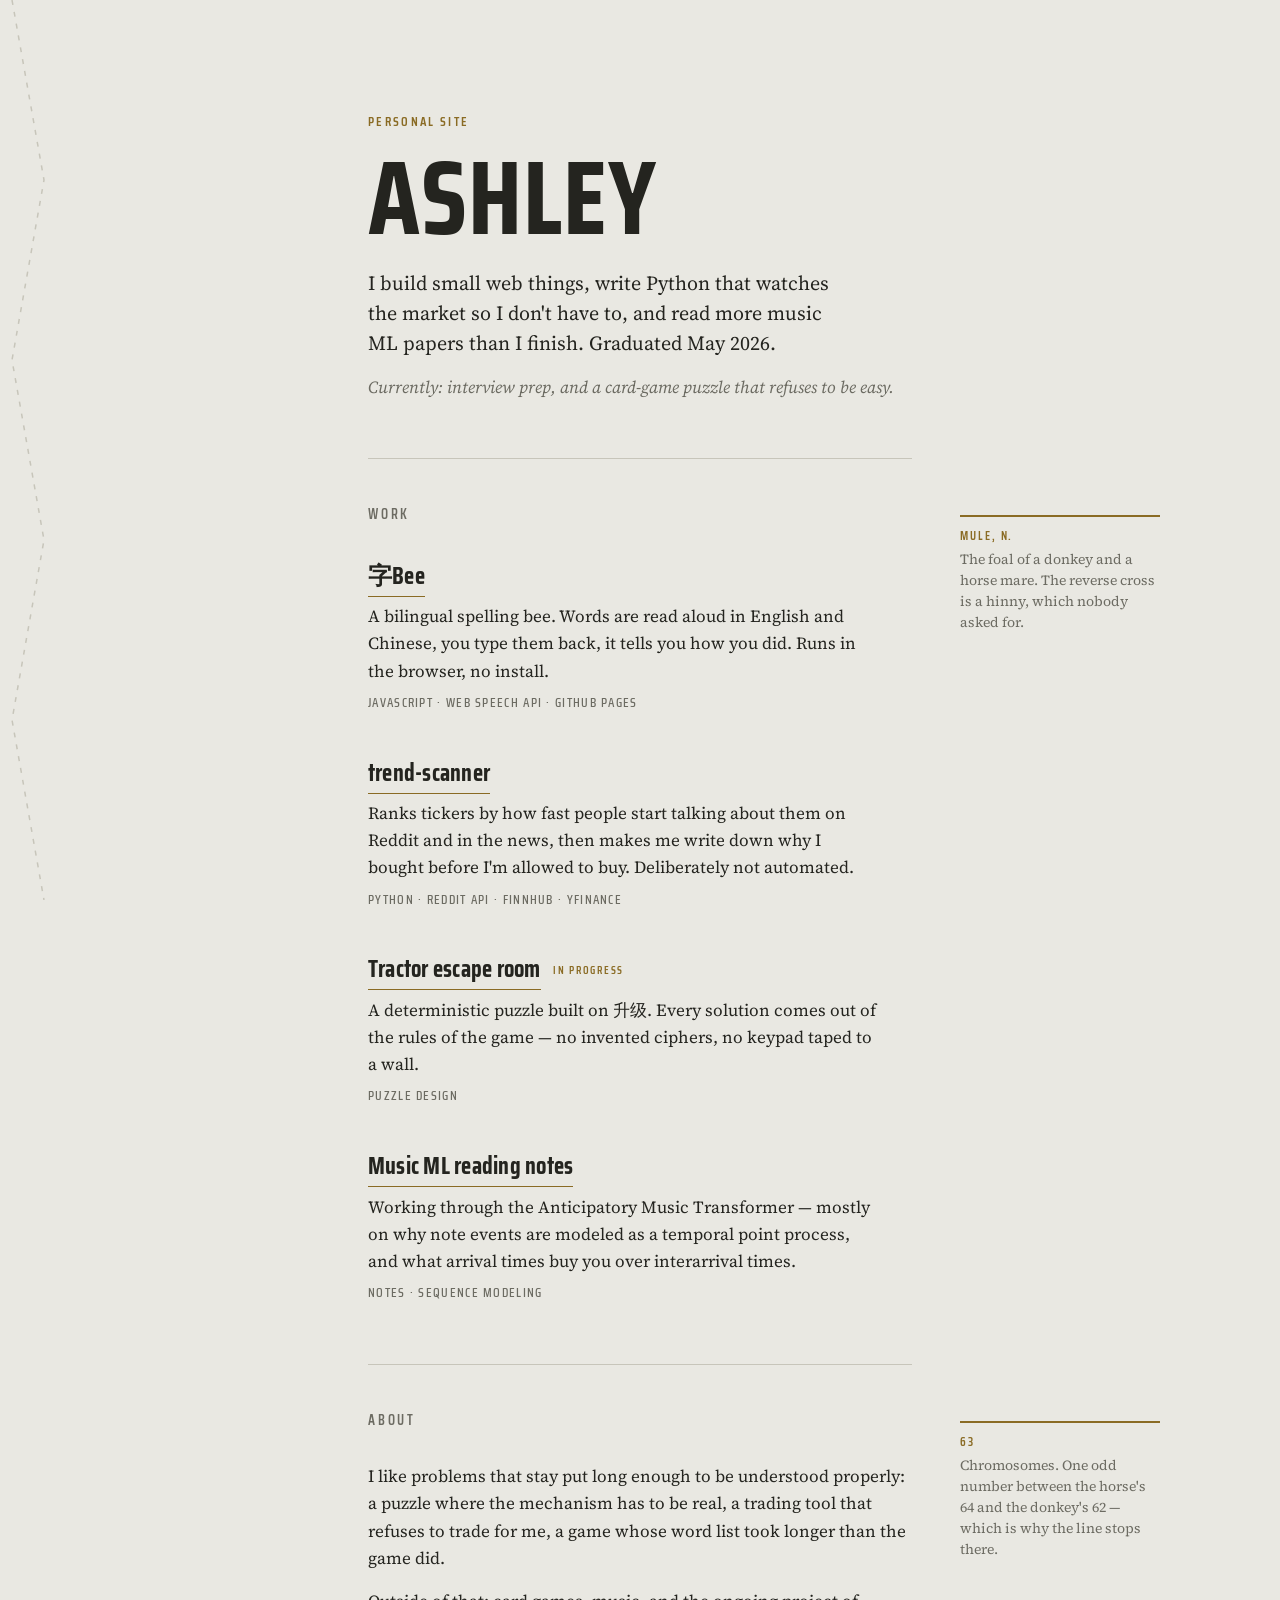
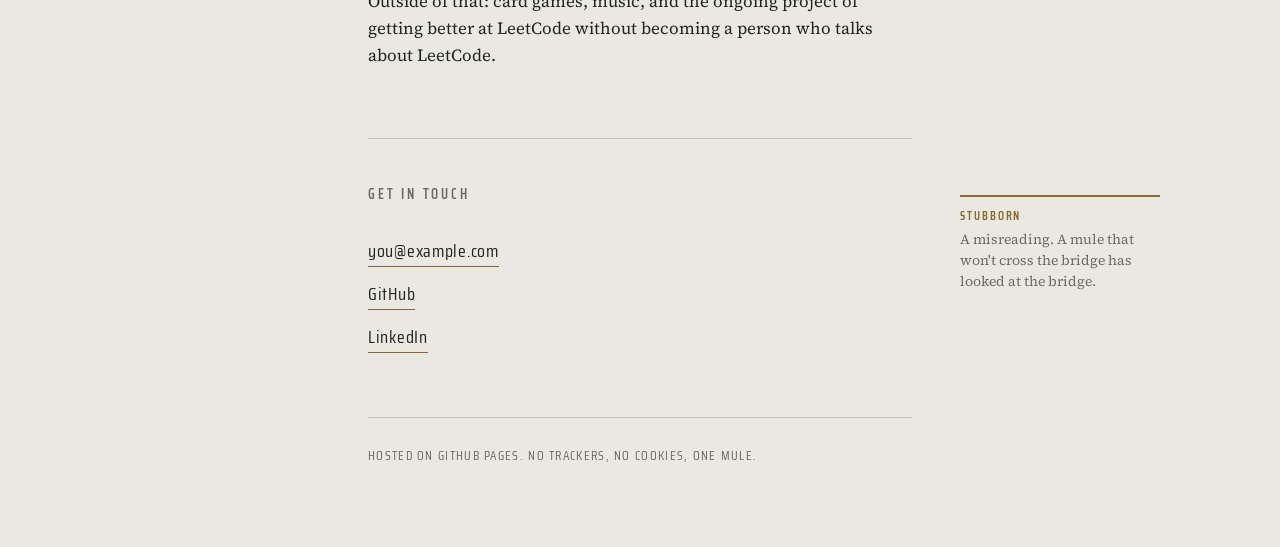
==== index.html @ 8a7280e1 "Add files via upload" ====
<!DOCTYPE html>
<html lang="en">
<head>
<meta charset="utf-8">
<meta name="viewport" content="width=device-width, initial-scale=1">
<title>Ashley</title>
<meta name="description" content="Ashley — small web things, Python tools, and music ML reading notes.">
<link rel="icon" href="favicon.svg" type="image/svg+xml">
<link rel="preconnect" href="https://fonts.googleapis.com">
<link rel="preconnect" href="https://fonts.gstatic.com" crossorigin>
<link href="https://fonts.googleapis.com/css2?family=Saira+Condensed:wght@500;600;700&family=Source+Serif+4:ital,opsz,wght@0,8..60,400;0,8..60,600;1,8..60,400&display=swap" rel="stylesheet">
<link rel="stylesheet" href="style.css">
</head>
<body>

<!-- The switchback trail. Decorative; the mule walks it as you scroll. -->
<div class="trail" aria-hidden="true">
  <svg class="trail-svg" viewBox="0 0 56 1000" preserveAspectRatio="none">
    <path id="trailPath" d="M12 0 L44 200 L12 400 L44 600 L12 800 L44 1000"
          fill="none" stroke="currentColor" stroke-width="1.5"
          stroke-dasharray="5 7" vector-effect="non-scaling-stroke"/>
  </svg>
  <div class="mule" id="mule">
    <svg viewBox="0 0 100 92" width="30" height="28" role="img">
      <g fill="currentColor">
        <ellipse cx="44" cy="47" rx="22" ry="12.5"/>
        <rect x="59" y="23" width="11" height="26" rx="5.5" transform="rotate(-20 64.5 36)"/>
        <ellipse cx="77" cy="21" rx="12" ry="6.2" transform="rotate(14 77 21)"/>
        <rect x="65" y="1" width="4.6" height="17" rx="2.3" transform="rotate(-14 67 9)"/>
        <rect x="72" y="1" width="4.6" height="17" rx="2.3" transform="rotate(7 74 9)"/>
        <rect x="21" y="35" width="4" height="21" rx="2" transform="rotate(24 23 38)"/>
        <rect x="29" y="53" width="5" height="27" rx="2.5"/>
        <rect x="37" y="53" width="5" height="27" rx="2.5"/>
        <rect x="53" y="53" width="5" height="27" rx="2.5"/>
        <rect x="60" y="53" width="5" height="27" rx="2.5"/>
      </g>
    </svg>
  </div>
</div>

<main class="wrap">

  <header class="intro">
    <p class="eyebrow">Personal site</p>
    <h1>Ashley</h1>
    <p class="lede">I build small web things, write Python that watches the market so I don't have to,
      and read more music ML papers than I finish. Graduated May 2026.</p>
    <p class="meta">Currently: interview prep, and a card-game puzzle that refuses to be easy.</p>
  </header>

  <section class="section" id="work">
    <h2>Work</h2>

    <p class="note"><span class="note-label">Mule, n.</span>The foal of a donkey and a horse mare.
      The reverse cross is a hinny, which nobody asked for.</p>

    <ul class="list">
      <li class="item">
        <h3><a href="https://github.com/USERNAME/zibee">字Bee</a></h3>
        <p>A bilingual spelling bee. Words are read aloud in English and Chinese, you type them back,
          it tells you how you did. Runs in the browser, no install.</p>
        <p class="tags">JavaScript · Web Speech API · GitHub Pages</p>
      </li>
      <li class="item">
        <h3><a href="https://github.com/USERNAME/trend-scanner">trend-scanner</a></h3>
        <p>Ranks tickers by how fast people start talking about them on Reddit and in the news,
          then makes me write down why I bought before I'm allowed to buy. Deliberately not automated.</p>
        <p class="tags">Python · Reddit API · Finnhub · yfinance</p>
      </li>
      <li class="item">
        <h3><a href="#">Tractor escape room</a> <span class="wip">in progress</span></h3>
        <p>A deterministic puzzle built on 升级. Every solution comes out of the rules of the game —
          no invented ciphers, no keypad taped to a wall.</p>
        <p class="tags">Puzzle design</p>
      </li>
      <li class="item">
        <h3><a href="#">Music ML reading notes</a></h3>
        <p>Working through the Anticipatory Music Transformer — mostly on why note events are modeled
          as a temporal point process, and what arrival times buy you over interarrival times.</p>
        <p class="tags">Notes · Sequence modeling</p>
      </li>
    </ul>
  </section>

  <section class="section" id="about">
    <h2>About</h2>

    <p class="note"><span class="note-label">63</span>Chromosomes. One odd number between the horse's 64
      and the donkey's 62 — which is why the line stops there.</p>

    <p>I like problems that stay put long enough to be understood properly: a puzzle where the mechanism
      has to be real, a trading tool that refuses to trade for me, a game whose word list took longer
      than the game did.</p>
    <p>Outside of that: card games, music, and the ongoing project of getting better at LeetCode
      without becoming a person who talks about LeetCode.</p>
  </section>

  <section class="section" id="contact">
    <h2>Get in touch</h2>

    <p class="note"><span class="note-label">Stubborn</span>A misreading. A mule that won't cross the
      bridge has looked at the bridge.</p>

    <ul class="links">
      <li><a href="mailto:you@example.com">you@example.com</a></li>
      <li><a href="https://github.com/USERNAME">GitHub</a></li>
      <li><a href="https://www.linkedin.com/in/USERNAME">LinkedIn</a></li>
    </ul>
  </section>

  <footer class="foot">
    <p>Hosted on GitHub Pages. No trackers, no cookies, one mule.</p>
  </footer>

</main>

<script>
(function () {
  var rail = document.querySelector('.trail');
  var path = document.getElementById('trailPath');
  var mule = document.getElementById('mule');
  if (!rail || !path || !mule) return;

  var reduce = window.matchMedia('(prefers-reduced-motion: reduce)').matches;
  var len = path.getTotalLength();
  var ticking = false;

  function place(progress) {
    var scaleY = rail.clientHeight / 1000;
    var here = path.getPointAtLength(progress * len);
    var ahead = path.getPointAtLength(Math.min(len, progress * len + 3));
    mule.style.left = here.x + 'px';
    mule.style.top = (here.y * scaleY) + 'px';
    mule.classList.toggle('flip', ahead.x < here.x);
  }

  function update() {
    var max = document.documentElement.scrollHeight - window.innerHeight;
    var progress = max > 0 ? Math.min(1, Math.max(0, window.scrollY / max)) : 0;
    place(progress);
    ticking = false;
  }

  function onScroll() {
    if (!ticking) { ticking = true; requestAnimationFrame(update); }
  }

  if (reduce) {
    place(0);
  } else {
    update();
    window.addEventListener('scroll', onScroll, { passive: true });
  }
  window.addEventListener('resize', update);
})();
</script>

</body>
</html>
---- style.css ----
:root {
  /* A mule's own coloring: grulla body, mealy oat muzzle, dark dorsal stripe, brass tack. */
  --bg:     #E9E8E2;
  --ink:    #24241F;
  --grulla: #6C6B62;
  --rule:   #C7C5BA;
  --brass:  #8A6B24;

  --display: "Saira Condensed", "Arial Narrow", sans-serif;
  --body: "Source Serif 4", Georgia, serif;
}

* { box-sizing: border-box; }

html { scroll-behavior: smooth; }

body {
  margin: 0;
  background: var(--bg);
  color: var(--ink);
  font-family: var(--body);
  font-size: 1.0625rem;
  line-height: 1.6;
  -webkit-font-smoothing: antialiased;
}

/* ---------- the trail ---------- */

.trail {
  position: fixed;
  top: 0;
  left: 0;
  width: 56px;
  height: 100vh;
  color: var(--rule);
  pointer-events: none;
  z-index: 2;
}

.trail-svg { width: 56px; height: 100%; display: block; }

.mule {
  position: absolute;
  left: 12px;
  top: 0;
  color: var(--grulla);
  transform: translate(-50%, -100%);
  transition: left .18s linear, top .18s linear;
}

.mule.flip { transform: translate(-50%, -100%) scaleX(-1); }

/* ---------- page frame ---------- */

.wrap {
  max-width: 37rem;
  margin: 0 auto;
  padding: 7rem 1.5rem 5rem;
}

/* ---------- masthead ---------- */

.eyebrow {
  font-family: var(--display);
  font-weight: 600;
  font-size: .8125rem;
  letter-spacing: .18em;
  text-transform: uppercase;
  color: var(--brass);
  margin: 0 0 1.25rem;
}

h1 {
  font-family: var(--display);
  font-weight: 700;
  font-size: clamp(3.75rem, 15vw, 6.5rem);
  line-height: .88;
  letter-spacing: .01em;
  text-transform: uppercase;
  margin: 0 0 1.5rem;
}

.lede {
  font-size: 1.25rem;
  line-height: 1.5;
  margin: 0 0 1rem;
  max-width: 30rem;
}

.meta {
  color: var(--grulla);
  font-style: italic;
  margin: 0;
}

.intro { padding-bottom: 3.5rem; }

/* ---------- sections ---------- */

.section {
  position: relative;
  border-top: 1px solid var(--rule);
  padding: 2.75rem 0 3.25rem;
}

.section h2 {
  font-family: var(--display);
  font-weight: 600;
  font-size: .875rem;
  letter-spacing: .2em;
  text-transform: uppercase;
  color: var(--grulla);
  margin: 0 0 2rem;
}

.section p { margin: 0 0 1rem; }

/* ---------- work list ---------- */

.list, .links { list-style: none; margin: 0; padding: 0; }

.item { margin: 0 0 2.5rem; }
.item:last-child { margin-bottom: 0; }

.item h3 {
  font-family: var(--display);
  font-weight: 700;
  font-size: 1.5rem;
  letter-spacing: .01em;
  margin: 0 0 .5rem;
}

.item p { margin: 0 0 .5rem; max-width: 32rem; }

.wip {
  font-size: .6875rem;
  letter-spacing: .16em;
  text-transform: uppercase;
  font-weight: 600;
  color: var(--brass);
  vertical-align: .35em;
  margin-left: .5rem;
}

.tags {
  font-family: var(--display);
  font-weight: 500;
  font-size: .8125rem;
  letter-spacing: .1em;
  text-transform: uppercase;
  color: var(--grulla);
}

/* ---------- links ---------- */

a {
  color: inherit;
  text-decoration: none;
  border-bottom: 1px solid var(--brass);
  padding-bottom: 1px;
  transition: background-color .15s ease;
}

a:hover { background: rgba(138, 107, 36, .12); }

a:focus-visible {
  outline: 2px solid var(--brass);
  outline-offset: 3px;
  border-radius: 2px;
}

.links li {
  font-family: var(--display);
  font-size: 1.125rem;
  letter-spacing: .04em;
  margin-bottom: .875rem;
}

/* ---------- marginalia ---------- */

.note {
  font-size: .875rem;
  line-height: 1.5;
  color: var(--grulla);
  border-left: 2px solid var(--brass);
  padding-left: .875rem;
  margin: 0 0 2rem;
  max-width: 26rem;
}

.note-label {
  display: block;
  font-family: var(--display);
  font-weight: 600;
  font-size: .75rem;
  letter-spacing: .16em;
  text-transform: uppercase;
  color: var(--brass);
  margin-bottom: .25rem;
}

/* On wide screens the notes step out into the right margin. */
@media (min-width: 1180px) {
  .note {
    position: absolute;
    top: 3.5rem;
    left: calc(100% + 3rem);
    width: 12.5rem;
    margin: 0;
    border-left: none;
    padding-left: 0;
    border-top: 2px solid var(--brass);
    padding-top: .625rem;
  }
}

/* ---------- footer ---------- */

.foot {
  border-top: 1px solid var(--rule);
  padding-top: 1.75rem;
  font-family: var(--display);
  font-size: .8125rem;
  letter-spacing: .1em;
  text-transform: uppercase;
  color: var(--grulla);
}

.foot p { margin: 0; }

/* ---------- narrow screens ---------- */

@media (max-width: 900px) {
  .trail { display: none; }
  .wrap { padding-top: 4.5rem; }
}

@media (prefers-reduced-motion: reduce) {
  html { scroll-behavior: auto; }
  .mule { transition: none; }
}
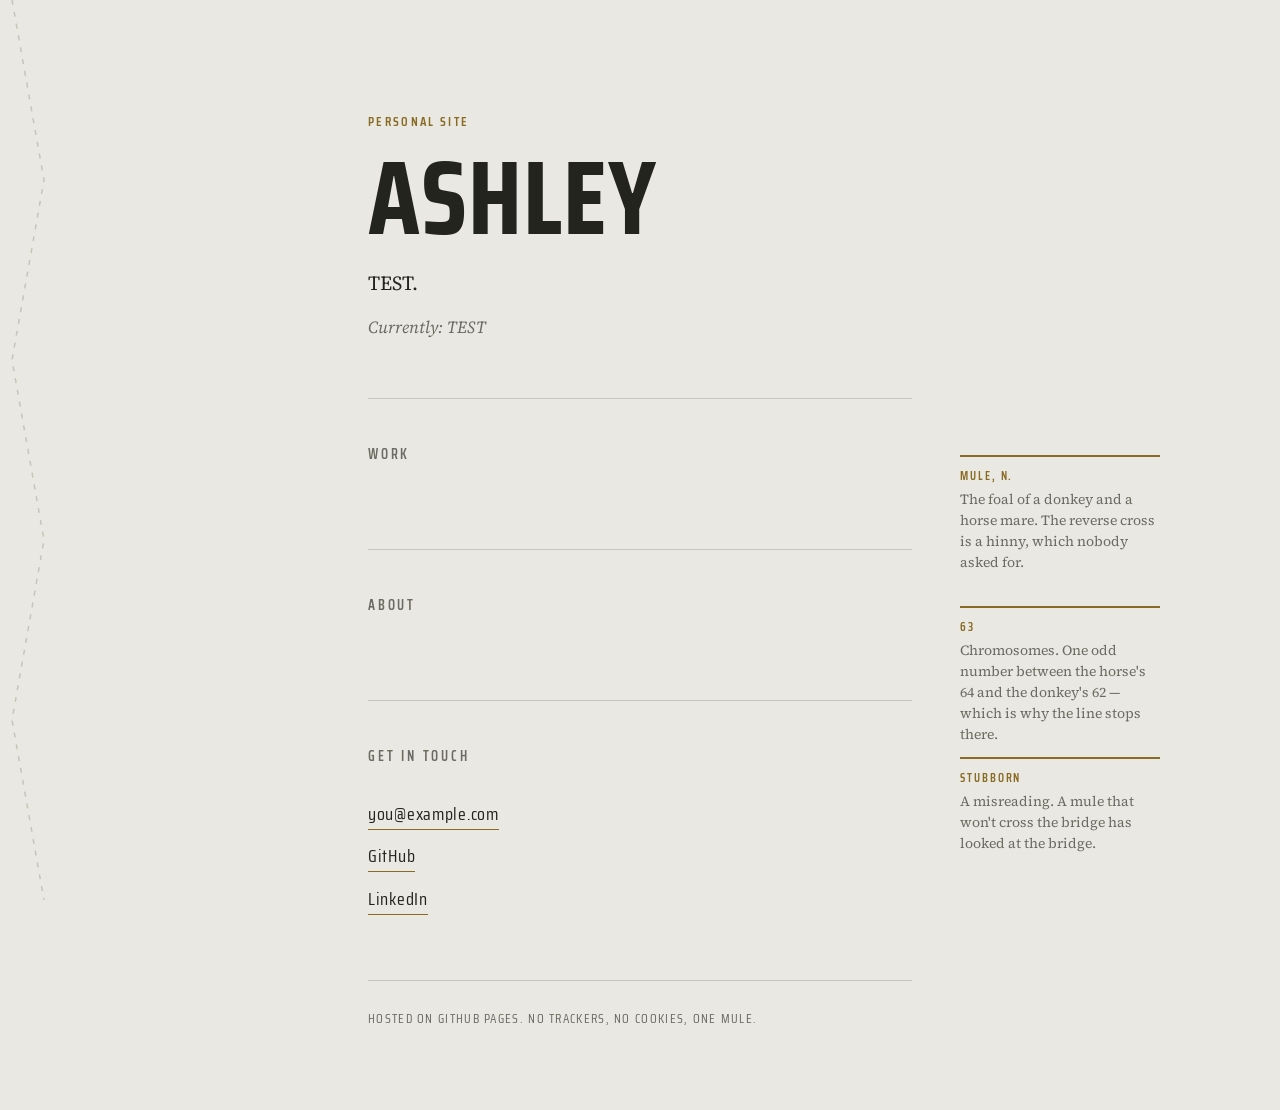
==== commit d881b0c3: "removing unnecessary things omg" ====
--- a/index.html
+++ b/index.html
@@ -43,9 +43,8 @@
   <header class="intro">
     <p class="eyebrow">Personal site</p>
     <h1>Ashley</h1>
-    <p class="lede">I build small web things, write Python that watches the market so I don't have to,
-      and read more music ML papers than I finish. Graduated May 2026.</p>
-    <p class="meta">Currently: interview prep, and a card-game puzzle that refuses to be easy.</p>
+    <p class="lede">TEST.</p>
+    <p class="meta">Currently: TEST
   </header>
 
   <section class="section" id="work">
@@ -53,33 +52,6 @@
 
     <p class="note"><span class="note-label">Mule, n.</span>The foal of a donkey and a horse mare.
       The reverse cross is a hinny, which nobody asked for.</p>
-
-    <ul class="list">
-      <li class="item">
-        <h3><a href="https://github.com/USERNAME/zibee">字Bee</a></h3>
-        <p>A bilingual spelling bee. Words are read aloud in English and Chinese, you type them back,
-          it tells you how you did. Runs in the browser, no install.</p>
-        <p class="tags">JavaScript · Web Speech API · GitHub Pages</p>
-      </li>
-      <li class="item">
-        <h3><a href="https://github.com/USERNAME/trend-scanner">trend-scanner</a></h3>
-        <p>Ranks tickers by how fast people start talking about them on Reddit and in the news,
-          then makes me write down why I bought before I'm allowed to buy. Deliberately not automated.</p>
-        <p class="tags">Python · Reddit API · Finnhub · yfinance</p>
-      </li>
-      <li class="item">
-        <h3><a href="#">Tractor escape room</a> <span class="wip">in progress</span></h3>
-        <p>A deterministic puzzle built on 升级. Every solution comes out of the rules of the game —
-          no invented ciphers, no keypad taped to a wall.</p>
-        <p class="tags">Puzzle design</p>
-      </li>
-      <li class="item">
-        <h3><a href="#">Music ML reading notes</a></h3>
-        <p>Working through the Anticipatory Music Transformer — mostly on why note events are modeled
-          as a temporal point process, and what arrival times buy you over interarrival times.</p>
-        <p class="tags">Notes · Sequence modeling</p>
-      </li>
-    </ul>
   </section>
 
   <section class="section" id="about">
@@ -87,12 +59,6 @@
 
     <p class="note"><span class="note-label">63</span>Chromosomes. One odd number between the horse's 64
       and the donkey's 62 — which is why the line stops there.</p>
-
-    <p>I like problems that stay put long enough to be understood properly: a puzzle where the mechanism
-      has to be real, a trading tool that refuses to trade for me, a game whose word list took longer
-      than the game did.</p>
-    <p>Outside of that: card games, music, and the ongoing project of getting better at LeetCode
-      without becoming a person who talks about LeetCode.</p>
   </section>
 
   <section class="section" id="contact">
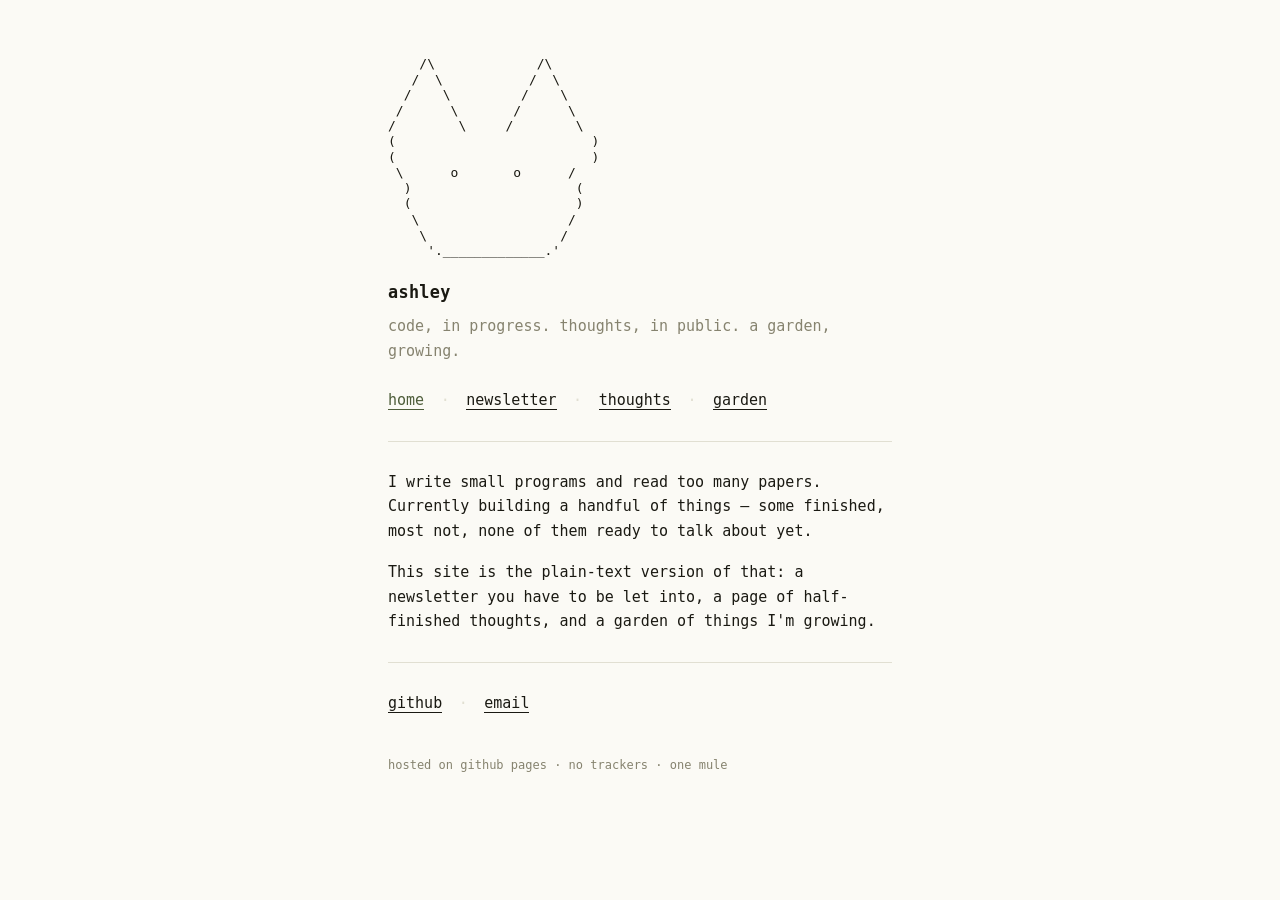
==== commit 26ec8958: "changing style of website" ====
--- a/index.html
+++ b/index.html
@@ -3,123 +3,64 @@
 <head>
 <meta charset="utf-8">
 <meta name="viewport" content="width=device-width, initial-scale=1">
-<title>Ashley</title>
-<meta name="description" content="Ashley — small web things, Python tools, and music ML reading notes.">
+<title>ashley</title>
+<meta name="description" content="Ashley — code, thoughts, and a small garden.">
 <link rel="icon" href="favicon.svg" type="image/svg+xml">
-<link rel="preconnect" href="https://fonts.googleapis.com">
-<link rel="preconnect" href="https://fonts.gstatic.com" crossorigin>
-<link href="https://fonts.googleapis.com/css2?family=Saira+Condensed:wght@500;600;700&family=Source+Serif+4:ital,opsz,wght@0,8..60,400;0,8..60,600;1,8..60,400&display=swap" rel="stylesheet">
 <link rel="stylesheet" href="style.css">
 </head>
 <body>
+<div class="page">
 
-<!-- The switchback trail. Decorative; the mule walks it as you scroll. -->
-<div class="trail" aria-hidden="true">
-  <svg class="trail-svg" viewBox="0 0 56 1000" preserveAspectRatio="none">
-    <path id="trailPath" d="M12 0 L44 200 L12 400 L44 600 L12 800 L44 1000"
-          fill="none" stroke="currentColor" stroke-width="1.5"
-          stroke-dasharray="5 7" vector-effect="non-scaling-stroke"/>
-  </svg>
-  <div class="mule" id="mule">
-    <svg viewBox="0 0 100 92" width="30" height="28" role="img">
-      <g fill="currentColor">
-        <ellipse cx="44" cy="47" rx="22" ry="12.5"/>
-        <rect x="59" y="23" width="11" height="26" rx="5.5" transform="rotate(-20 64.5 36)"/>
-        <ellipse cx="77" cy="21" rx="12" ry="6.2" transform="rotate(14 77 21)"/>
-        <rect x="65" y="1" width="4.6" height="17" rx="2.3" transform="rotate(-14 67 9)"/>
-        <rect x="72" y="1" width="4.6" height="17" rx="2.3" transform="rotate(7 74 9)"/>
-        <rect x="21" y="35" width="4" height="21" rx="2" transform="rotate(24 23 38)"/>
-        <rect x="29" y="53" width="5" height="27" rx="2.5"/>
-        <rect x="37" y="53" width="5" height="27" rx="2.5"/>
-        <rect x="53" y="53" width="5" height="27" rx="2.5"/>
-        <rect x="60" y="53" width="5" height="27" rx="2.5"/>
-      </g>
-    </svg>
-  </div>
-</div>
+  <pre class="mule" aria-hidden="true">    /\             /\    
+   /  \           /  \   
+  /    \         /    \  
+ /      \       /      \ 
+/        \     /        \
+(                         )
+(                         )
+ \      o       o      / 
+  )                     (  
+  (                     )  
+   \                   /   
+    \                 /    
+     '._____________.'     </pre>
 
-<main class="wrap">
+  <h1>ashley</h1>
+  <p class="tagline">code, in progress. thoughts, in public. a garden, growing.</p>
 
-  <header class="intro">
-    <p class="eyebrow">Personal site</p>
-    <h1>Ashley</h1>
-    <p class="lede">TEST.</p>
-    <p class="meta">Currently: TEST
-  </header>
+  <nav class="nav">
+    <a href="index.html" class="current">home</a>
+    <span class="sep">·</span>
+    <a href="newsletter.html">newsletter</a>
+    <span class="sep">·</span>
+    <a href="thoughts.html">thoughts</a>
+    <span class="sep">·</span>
+    <a href="garden.html">garden</a>
+  </nav>
 
-  <section class="section" id="work">
-    <h2>Work</h2>
+  <hr>
 
-    <p class="note"><span class="note-label">Mule, n.</span>The foal of a donkey and a horse mare.
-      The reverse cross is a hinny, which nobody asked for.</p>
-  </section>
+  <p>
+    I write small programs and read too many papers. Currently building a handful of
+    things — some finished, most not, none of them ready to talk about yet.
+  </p>
+  <p>
+    This site is the plain-text version of that: a newsletter you have to be let into,
+    a page of half-finished thoughts, and a garden of things I'm growing.
+  </p>
 
-  <section class="section" id="about">
-    <h2>About</h2>
+  <hr>
 
-    <p class="note"><span class="note-label">63</span>Chromosomes. One odd number between the horse's 64
-      and the donkey's 62 — which is why the line stops there.</p>
-  </section>
-
-  <section class="section" id="contact">
-    <h2>Get in touch</h2>
-
-    <p class="note"><span class="note-label">Stubborn</span>A misreading. A mule that won't cross the
-      bridge has looked at the bridge.</p>
-
-    <ul class="links">
-      <li><a href="mailto:you@example.com">you@example.com</a></li>
-      <li><a href="https://github.com/USERNAME">GitHub</a></li>
-      <li><a href="https://www.linkedin.com/in/USERNAME">LinkedIn</a></li>
-    </ul>
-  </section>
+  <p class="links">
+    <a href="https://github.com/aschleigh">github</a>
+    <span class="sep">·</span>
+    <a href="mailto:ashleyzhang04@gmail.com">email</a>
+  </p>
 
   <footer class="foot">
-    <p>Hosted on GitHub Pages. No trackers, no cookies, one mule.</p>
+    <p>hosted on github pages · no trackers · one mule</p>
   </footer>
 
-</main>
-
-<script>
-(function () {
-  var rail = document.querySelector('.trail');
-  var path = document.getElementById('trailPath');
-  var mule = document.getElementById('mule');
-  if (!rail || !path || !mule) return;
-
-  var reduce = window.matchMedia('(prefers-reduced-motion: reduce)').matches;
-  var len = path.getTotalLength();
-  var ticking = false;
-
-  function place(progress) {
-    var scaleY = rail.clientHeight / 1000;
-    var here = path.getPointAtLength(progress * len);
-    var ahead = path.getPointAtLength(Math.min(len, progress * len + 3));
-    mule.style.left = here.x + 'px';
-    mule.style.top = (here.y * scaleY) + 'px';
-    mule.classList.toggle('flip', ahead.x < here.x);
-  }
-
-  function update() {
-    var max = document.documentElement.scrollHeight - window.innerHeight;
-    var progress = max > 0 ? Math.min(1, Math.max(0, window.scrollY / max)) : 0;
-    place(progress);
-    ticking = false;
-  }
-
-  function onScroll() {
-    if (!ticking) { ticking = true; requestAnimationFrame(update); }
-  }
-
-  if (reduce) {
-    place(0);
-  } else {
-    update();
-    window.addEventListener('scroll', onScroll, { passive: true });
-  }
-  window.addEventListener('resize', update);
-})();
-</script>
-
+</div>
 </body>
 </html>
--- a/style.css
+++ b/style.css
@@ -1,241 +1,197 @@
 :root {
-  /* A mule's own coloring: grulla body, mealy oat muzzle, dark dorsal stripe, brass tack. */
-  --bg:     #E9E8E2;
-  --ink:    #24241F;
-  --grulla: #6C6B62;
-  --rule:   #C7C5BA;
-  --brass:  #8A6B24;
+  --paper: #FBFAF5;
+  --ink:   #1A1912;
+  --dim:   #86836F;
+  --rule:  #E1DFD2;
+  --moss:  #4E5D3A;
 
-  --display: "Saira Condensed", "Arial Narrow", sans-serif;
-  --body: "Source Serif 4", Georgia, serif;
+  --mono: "IBM Plex Mono", "SFMono-Regular", Consolas, Menlo, monospace;
 }
 
 * { box-sizing: border-box; }
 
-html { scroll-behavior: smooth; }
-
 body {
   margin: 0;
-  background: var(--bg);
+  background: var(--paper);
   color: var(--ink);
-  font-family: var(--body);
-  font-size: 1.0625rem;
-  line-height: 1.6;
+  font-family: var(--mono);
+  font-size: 15px;
+  line-height: 1.65;
   -webkit-font-smoothing: antialiased;
 }
 
-/* ---------- the trail ---------- */
-
-.trail {
-  position: fixed;
-  top: 0;
-  left: 0;
-  width: 56px;
-  height: 100vh;
-  color: var(--rule);
-  pointer-events: none;
-  z-index: 2;
+.page {
+  max-width: 34rem;
+  margin: 0 auto;
+  padding: 3.5rem 1.25rem 4rem;
 }
 
-.trail-svg { width: 56px; height: 100%; display: block; }
+/* ---------- hero ---------- */
 
 .mule {
-  position: absolute;
-  left: 12px;
-  top: 0;
-  color: var(--grulla);
-  transform: translate(-50%, -100%);
-  transition: left .18s linear, top .18s linear;
-}
-
-.mule.flip { transform: translate(-50%, -100%) scaleX(-1); }
-
-/* ---------- page frame ---------- */
-
-.wrap {
-  max-width: 37rem;
-  margin: 0 auto;
-  padding: 7rem 1.5rem 5rem;
-}
-
-/* ---------- masthead ---------- */
-
-.eyebrow {
-  font-family: var(--display);
-  font-weight: 600;
-  font-size: .8125rem;
-  letter-spacing: .18em;
-  text-transform: uppercase;
-  color: var(--brass);
   margin: 0 0 1.25rem;
+  font-size: 13px;
+  line-height: 1.2;
+  color: var(--ink);
+  white-space: pre;
+  overflow-x: auto;
 }
 
 h1 {
-  font-family: var(--display);
+  font-size: 1.05rem;
   font-weight: 700;
-  font-size: clamp(3.75rem, 15vw, 6.5rem);
-  line-height: .88;
-  letter-spacing: .01em;
-  text-transform: uppercase;
+  letter-spacing: .02em;
+  margin: 0 0 .5rem;
+}
+
+h2 {
+  font-size: .95rem;
+  font-weight: 700;
+  letter-spacing: .02em;
+  margin: 0 0 .25rem;
+}
+
+.tagline {
+  color: var(--dim);
   margin: 0 0 1.5rem;
 }
 
-.lede {
-  font-size: 1.25rem;
-  line-height: 1.5;
-  margin: 0 0 1rem;
-  max-width: 30rem;
+/* ---------- nav ---------- */
+
+.nav {
+  margin: 0 0 1.75rem;
 }
 
-.meta {
-  color: var(--grulla);
-  font-style: italic;
+.nav a, .links a {
+  color: var(--ink);
+  text-decoration: none;
+  border-bottom: 1px solid var(--ink);
+}
+
+.nav a:hover, .links a:hover, .entry h3 a:hover {
+  color: var(--moss);
+  border-color: var(--moss);
+}
+
+.nav a.current {
+  color: var(--moss);
+  border-bottom: 1px solid var(--moss);
+}
+
+.sep {
+  color: var(--rule);
+  margin: 0 .5em;
+}
+
+/* ---------- rules & body copy ---------- */
+
+hr {
+  border: none;
+  border-top: 1px solid var(--rule);
+  margin: 1.75rem 0;
+}
+
+p { margin: 0 0 1rem; }
+
+a {
+  color: var(--moss);
+  text-decoration: none;
+  border-bottom: 1px solid var(--moss);
+}
+
+a:hover { background: rgba(78, 93, 58, .08); }
+
+a:focus-visible {
+  outline: 2px solid var(--moss);
+  outline-offset: 2px;
+}
+
+/* ---------- thoughts ---------- */
+
+.entries { margin-top: .5rem; }
+
+.entry {
+  padding-bottom: 1.5rem;
+  margin-bottom: 1.5rem;
+  border-bottom: 1px solid var(--rule);
+}
+
+.entry:last-child {
+  border-bottom: none;
+  margin-bottom: 0;
+}
+
+.entry-date {
+  color: var(--dim);
+  font-size: .8125rem;
+  margin: 0 0 .25rem;
+}
+
+.entry h3 {
+  font-size: .95rem;
+  font-weight: 700;
+  margin: 0 0 .5rem;
+}
+
+.entry p:last-child { margin-bottom: 0; }
+
+/* ---------- garden ---------- */
+
+.plot {
+  display: grid;
+  grid-template-columns: 1fr 1fr;
+  gap: 2rem 1.5rem;
+  margin-top: .5rem;
+}
+
+.plant pre {
+  margin: 0 0 .625rem;
+  font-size: 13px;
+  line-height: 1.15;
+  color: var(--moss);
+}
+
+.plant-label {
+  color: var(--dim);
+  font-size: .8125rem;
   margin: 0;
 }
 
-.intro { padding-bottom: 3.5rem; }
-
-/* ---------- sections ---------- */
-
-.section {
-  position: relative;
-  border-top: 1px solid var(--rule);
-  padding: 2.75rem 0 3.25rem;
+@media (max-width: 480px) {
+  .plot { grid-template-columns: 1fr; }
 }
 
-.section h2 {
-  font-family: var(--display);
-  font-weight: 600;
-  font-size: .875rem;
-  letter-spacing: .2em;
-  text-transform: uppercase;
-  color: var(--grulla);
-  margin: 0 0 2rem;
+/* ---------- newsletter cta ---------- */
+
+.cta {
+  display: inline-block;
+  background: var(--ink);
+  color: var(--paper);
+  font-family: var(--mono);
+  font-size: .8125rem;
+  letter-spacing: .04em;
+  text-decoration: none;
+  padding: .5rem .875rem;
 }
 
-.section p { margin: 0 0 1rem; }
+.cta:hover { background: var(--moss); }
 
-/* ---------- work list ---------- */
-
-.list, .links { list-style: none; margin: 0; padding: 0; }
-
-.item { margin: 0 0 2.5rem; }
-.item:last-child { margin-bottom: 0; }
-
-.item h3 {
-  font-family: var(--display);
-  font-weight: 700;
-  font-size: 1.5rem;
-  letter-spacing: .01em;
-  margin: 0 0 .5rem;
+.cta:focus-visible {
+  outline: 2px solid var(--moss);
+  outline-offset: 2px;
 }
 
-.item p { margin: 0 0 .5rem; max-width: 32rem; }
-
-.wip {
-  font-size: .6875rem;
-  letter-spacing: .16em;
-  text-transform: uppercase;
-  font-weight: 600;
-  color: var(--brass);
-  vertical-align: .35em;
-  margin-left: .5rem;
-}
-
-.tags {
-  font-family: var(--display);
-  font-weight: 500;
+.note {
+  color: var(--dim);
   font-size: .8125rem;
-  letter-spacing: .1em;
-  text-transform: uppercase;
-  color: var(--grulla);
-}
-
-/* ---------- links ---------- */
-
-a {
-  color: inherit;
-  text-decoration: none;
-  border-bottom: 1px solid var(--brass);
-  padding-bottom: 1px;
-  transition: background-color .15s ease;
-}
-
-a:hover { background: rgba(138, 107, 36, .12); }
-
-a:focus-visible {
-  outline: 2px solid var(--brass);
-  outline-offset: 3px;
-  border-radius: 2px;
-}
-
-.links li {
-  font-family: var(--display);
-  font-size: 1.125rem;
-  letter-spacing: .04em;
-  margin-bottom: .875rem;
-}
-
-/* ---------- marginalia ---------- */
-
-.note {
-  font-size: .875rem;
-  line-height: 1.5;
-  color: var(--grulla);
-  border-left: 2px solid var(--brass);
-  padding-left: .875rem;
-  margin: 0 0 2rem;
-  max-width: 26rem;
-}
-
-.note-label {
-  display: block;
-  font-family: var(--display);
-  font-weight: 600;
-  font-size: .75rem;
-  letter-spacing: .16em;
-  text-transform: uppercase;
-  color: var(--brass);
-  margin-bottom: .25rem;
-}
-
-/* On wide screens the notes step out into the right margin. */
-@media (min-width: 1180px) {
-  .note {
-    position: absolute;
-    top: 3.5rem;
-    left: calc(100% + 3rem);
-    width: 12.5rem;
-    margin: 0;
-    border-left: none;
-    padding-left: 0;
-    border-top: 2px solid var(--brass);
-    padding-top: .625rem;
-  }
 }
 
 /* ---------- footer ---------- */
 
 .foot {
-  border-top: 1px solid var(--rule);
-  padding-top: 1.75rem;
-  font-family: var(--display);
-  font-size: .8125rem;
-  letter-spacing: .1em;
-  text-transform: uppercase;
-  color: var(--grulla);
+  margin-top: 2.5rem;
+  color: var(--dim);
+  font-size: .75rem;
 }
 
 .foot p { margin: 0; }
-
-/* ---------- narrow screens ---------- */
-
-@media (max-width: 900px) {
-  .trail { display: none; }
-  .wrap { padding-top: 4.5rem; }
-}
-
-@media (prefers-reduced-motion: reduce) {
-  html { scroll-behavior: auto; }
-  .mule { transition: none; }
-}
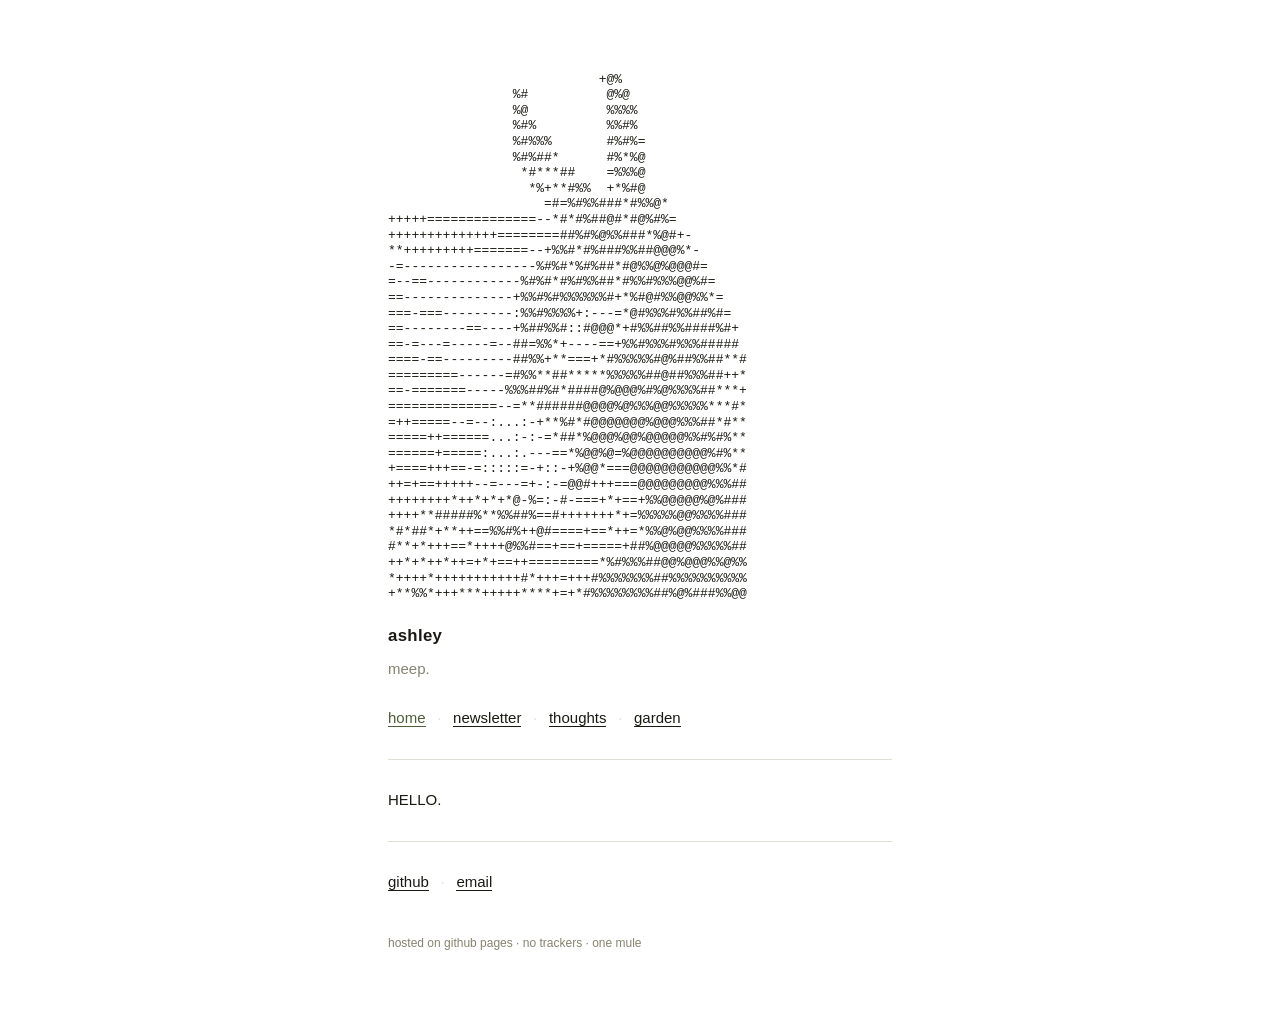
==== commit efdb5833: "this ai text is so cringe" ====
--- a/index.html
+++ b/index.html
@@ -4,29 +4,52 @@
 <meta charset="utf-8">
 <meta name="viewport" content="width=device-width, initial-scale=1">
 <title>ashley</title>
-<meta name="description" content="Ashley — code, thoughts, and a small garden.">
+<meta name="description" content="Ashley">
 <link rel="icon" href="favicon.svg" type="image/svg+xml">
 <link rel="stylesheet" href="style.css">
 </head>
 <body>
 <div class="page">
 
-  <pre class="mule" aria-hidden="true">    /\             /\    
-   /  \           /  \   
-  /    \         /    \  
- /      \       /      \ 
-/        \     /        \
-(                         )
-(                         )
- \      o       o      / 
-  )                     (  
-  (                     )  
-   \                   /   
-    \                 /    
-     '._____________.'     </pre>
+  <pre class="mule" aria-hidden="true">
+
+                           +@%
+                %#          @%@
+                %@          %%%%
+                %#%         %%#%
+                %#%%%       #%#%=
+                %#%##*      #%*%@
+                 *#***##    =%%%@
+                  *%+**#%%  +*%#@
+                    =#=%#%%###*#%%@*
++++++==============--*#*#%##@#*#@%#%=
+++++++++++++++========##%#%@%%###*%@#+-
+**+++++++++=======--+%%#*#%###%%##@@@%*-
+-=-----------------%#%#*%#%##*#@%%@%@@@#=
+=--==------------%#%#*#%#%%##*#%%#%%%@@%#=
+==--------------+%%#%#%%%%%%#+*%#@#%%@@%%*=
+===-===---------:%%#%%%%+:---=*@#%%%#%%##%#=
+==--------==----+%##%%#::#@@@*+#%%##%%####%#+
+==-=---=-----=--##=%%*+----==+%%#%%%#%%%#####
+====-==---------##%%+**===+*#%%%%%#@%##%%##**#
+=========------=#%%**##*****%%%%%##@##%%%##++*
+==-=======-----%%%##%#*####@%@@@%#%@%%%%##***+
+==============--=**######@@@@%@%%%@@%%%%%***#*
+=++=====--=--:...:-+**%#*#@@@@@@@%@@@%%%##*#**
+=====++======...:-:-=*##*%@@@%@@%@@@@@%%#%#%**
+======+=====:...:.---==*%@@%@=%@@@@@@@@@@%#%**
++====+++==-=:::::=-+::-+%@@*===@@@@@@@@@@@%%*#
+++=+==+++++--=---=+-:-=@@#+++===@@@@@@@@@%%%##
+++++++++*++*+*+*@-%=:-#-===+*+==+%%@@@@@%@%###
+++++**#####%**%%##%==#+++++++*+=%%%%%@@%%%%###
+*#*##*+**++==%%#%++@#====+==*++=*%%@%@@%%%%###
+#**+*+++==*++++@%%#==+==+=====+##%@@@@@%%%%%##
+++*+*++*++=+*+==++=========*%#%%%##@@%@@@%%@%%
+*++++*+++++++++++#*+++=+++#%%%%%%%##%%%%%%%%%%
++**%%*+++***+++++****+=+*#%%%%%%%%##%@%###%%@@</pre>
 
   <h1>ashley</h1>
-  <p class="tagline">code, in progress. thoughts, in public. a garden, growing.</p>
+  <p class="tagline">meep.</p>
 
   <nav class="nav">
     <a href="index.html" class="current">home</a>
@@ -41,14 +64,8 @@
   <hr>
 
   <p>
-    I write small programs and read too many papers. Currently building a handful of
-    things — some finished, most not, none of them ready to talk about yet.
+    HELLO.
   </p>
-  <p>
-    This site is the plain-text version of that: a newsletter you have to be let into,
-    a page of half-finished thoughts, and a garden of things I'm growing.
-  </p>
-
   <hr>
 
   <p class="links">
--- a/style.css
+++ b/style.css
@@ -1,11 +1,12 @@
 :root {
-  --paper: #FBFAF5;
+  --paper: #fff;
   --ink:   #1A1912;
   --dim:   #86836F;
   --rule:  #E1DFD2;
   --moss:  #4E5D3A;
 
-  --mono: "IBM Plex Mono", "SFMono-Regular", Consolas, Menlo, monospace;
+  --font: Verdana, Geneva, sans-serif;
+  --font-mono: "SFMono-Regular", Consolas, Menlo, monospace;
 }
 
 * { box-sizing: border-box; }
@@ -14,7 +15,7 @@
   margin: 0;
   background: var(--paper);
   color: var(--ink);
-  font-family: var(--mono);
+  font-family: var(--font);
   font-size: 15px;
   line-height: 1.65;
   -webkit-font-smoothing: antialiased;
@@ -30,6 +31,7 @@
 
 .mule {
   margin: 0 0 1.25rem;
+  font-family: var(--font-mono);
   font-size: 13px;
   line-height: 1.2;
   color: var(--ink);
@@ -146,6 +148,7 @@
 
 .plant pre {
   margin: 0 0 .625rem;
+  font-family: var(--font-mono);
   font-size: 13px;
   line-height: 1.15;
   color: var(--moss);
@@ -167,7 +170,7 @@
   display: inline-block;
   background: var(--ink);
   color: var(--paper);
-  font-family: var(--mono);
+  font-family: var(--font);
   font-size: .8125rem;
   letter-spacing: .04em;
   text-decoration: none;
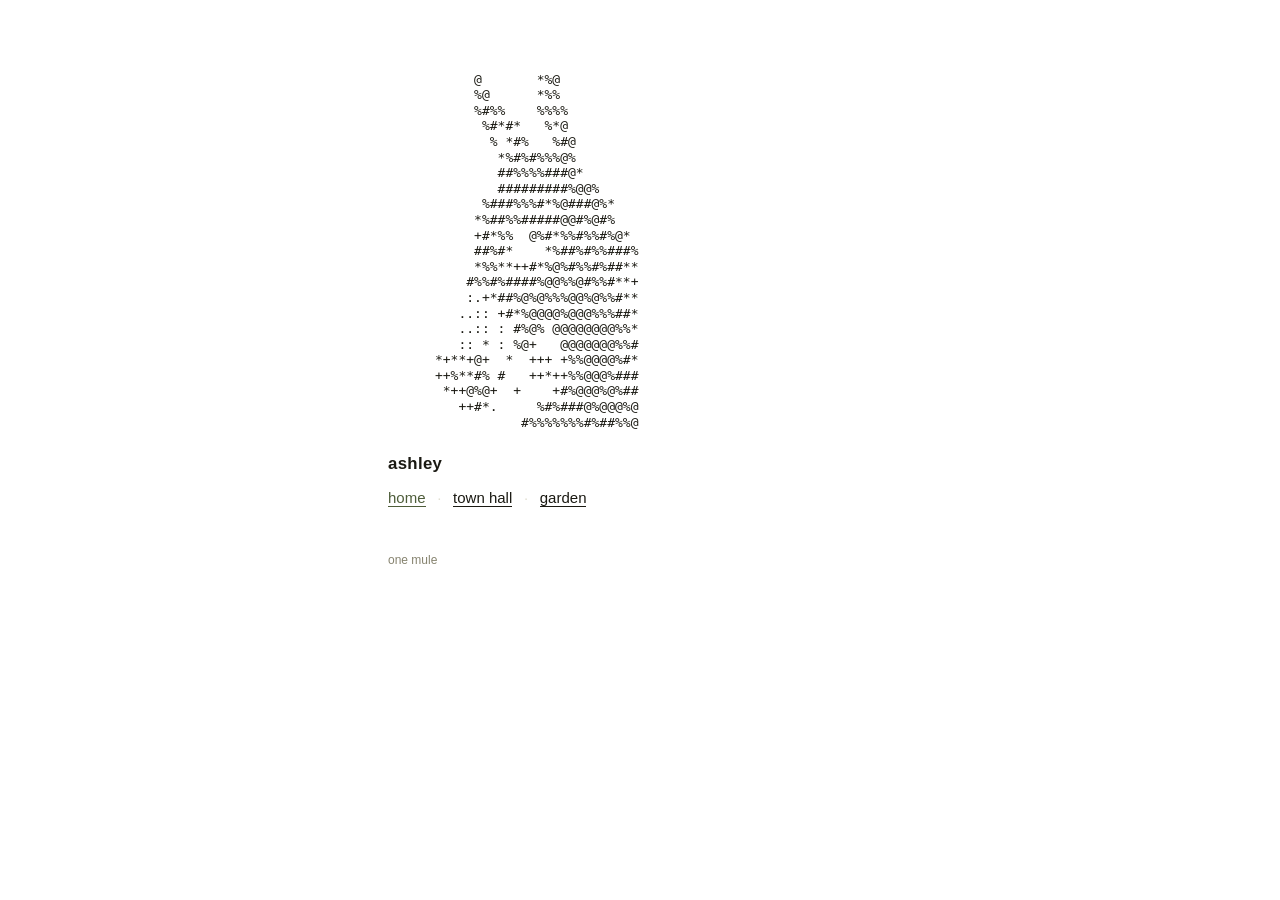
==== commit 5d8a5e44: "let me in" ====
--- a/index.html
+++ b/index.html
@@ -3,7 +3,7 @@
 <head>
 <meta charset="utf-8">
 <meta name="viewport" content="width=device-width, initial-scale=1">
-<title>ashley</title>
+<title>ASHLEY!</title>
 <meta name="description" content="Ashley">
 <link rel="icon" href="favicon.svg" type="image/svg+xml">
 <link rel="stylesheet" href="style.css">
@@ -11,71 +11,43 @@
 <body>
 <div class="page">
 
-  <pre class="mule" aria-hidden="true">
-
-                           +@%
-                %#          @%@
-                %@          %%%%
-                %#%         %%#%
-                %#%%%       #%#%=
-                %#%##*      #%*%@
-                 *#***##    =%%%@
-                  *%+**#%%  +*%#@
-                    =#=%#%%###*#%%@*
-+++++==============--*#*#%##@#*#@%#%=
-++++++++++++++========##%#%@%%###*%@#+-
-**+++++++++=======--+%%#*#%###%%##@@@%*-
--=-----------------%#%#*%#%##*#@%%@%@@@#=
-=--==------------%#%#*#%#%%##*#%%#%%%@@%#=
-==--------------+%%#%#%%%%%%#+*%#@#%%@@%%*=
-===-===---------:%%#%%%%+:---=*@#%%%#%%##%#=
-==--------==----+%##%%#::#@@@*+#%%##%%####%#+
-==-=---=-----=--##=%%*+----==+%%#%%%#%%%#####
-====-==---------##%%+**===+*#%%%%%#@%##%%##**#
-=========------=#%%**##*****%%%%%##@##%%%##++*
-==-=======-----%%%##%#*####@%@@@%#%@%%%%##***+
-==============--=**######@@@@%@%%%@@%%%%%***#*
-=++=====--=--:...:-+**%#*#@@@@@@@%@@@%%%##*#**
-=====++======...:-:-=*##*%@@@%@@%@@@@@%%#%#%**
-======+=====:...:.---==*%@@%@=%@@@@@@@@@@%#%**
-+====+++==-=:::::=-+::-+%@@*===@@@@@@@@@@@%%*#
-++=+==+++++--=---=+-:-=@@#+++===@@@@@@@@@%%%##
-++++++++*++*+*+*@-%=:-#-===+*+==+%%@@@@@%@%###
-++++**#####%**%%##%==#+++++++*+=%%%%%@@%%%%###
-*#*##*+**++==%%#%++@#====+==*++=*%%@%@@%%%%###
-#**+*+++==*++++@%%#==+==+=====+##%@@@@@%%%%%##
-++*+*++*++=+*+==++=========*%#%%%##@@%@@@%%@%%
-*++++*+++++++++++#*+++=+++#%%%%%%%##%%%%%%%%%%
-+**%%*+++***+++++****+=+*#%%%%%%%%##%@%###%%@@</pre>
+  <pre class="mule" aria-hidden="true">           
+           @       *%@          
+           %@      *%%          
+           %#%%    %%%%         
+            %#*#*   %*@         
+             % *#%   %#@        
+              *%#%#%%%@%        
+              ##%%%%###@*      
+              #########%@@%     
+            %###%%%#*%@###@%*   
+           *%##%%#####@@#%@#%   
+           +#*%%  @%#*%%#%%#%@* 
+           ##%#*    *%##%#%%###%
+           *%%**++#*%@%#%%#%##**
+          #%%#%####%@@%%@#%%#**+
+          :.+*##%@%@%%%@@%@%%#**
+         ..:: +#*%@@@@%@@@%%%##*
+         ..:: : #%@% @@@@@@@@%%*
+         :: * : %@+   @@@@@@@%%#
+      *+**+@+  *  +++ +%%@@@@%#*
+      ++%**#% #   ++*++%%@@@%###
+       *++@%@+  +    +#%@@@%@%##
+         ++#*.     %#%###@%@@@%@
+                 #%%%%%%%#%##%%@</pre>
 
   <h1>ashley</h1>
-  <p class="tagline">meep.</p>
 
   <nav class="nav">
     <a href="index.html" class="current">home</a>
     <span class="sep">·</span>
-    <a href="newsletter.html">newsletter</a>
-    <span class="sep">·</span>
-    <a href="thoughts.html">thoughts</a>
+    <a href="newsletter.html">town hall</a>
     <span class="sep">·</span>
     <a href="garden.html">garden</a>
   </nav>
 
-  <hr>
-
-  <p>
-    HELLO.
-  </p>
-  <hr>
-
-  <p class="links">
-    <a href="https://github.com/aschleigh">github</a>
-    <span class="sep">·</span>
-    <a href="mailto:ashleyzhang04@gmail.com">email</a>
-  </p>
-
   <footer class="foot">
-    <p>hosted on github pages · no trackers · one mule</p>
+    <p>one mule</p>
   </footer>
 
 </div>
--- a/style.css
+++ b/style.css
@@ -5,7 +5,7 @@
   --rule:  #E1DFD2;
   --moss:  #4E5D3A;
 
-  --font: Verdana, Geneva, sans-serif;
+  --font: Arial, Helvetica, sans-serif;
   --font-mono: "SFMono-Regular", Consolas, Menlo, monospace;
 }
 
